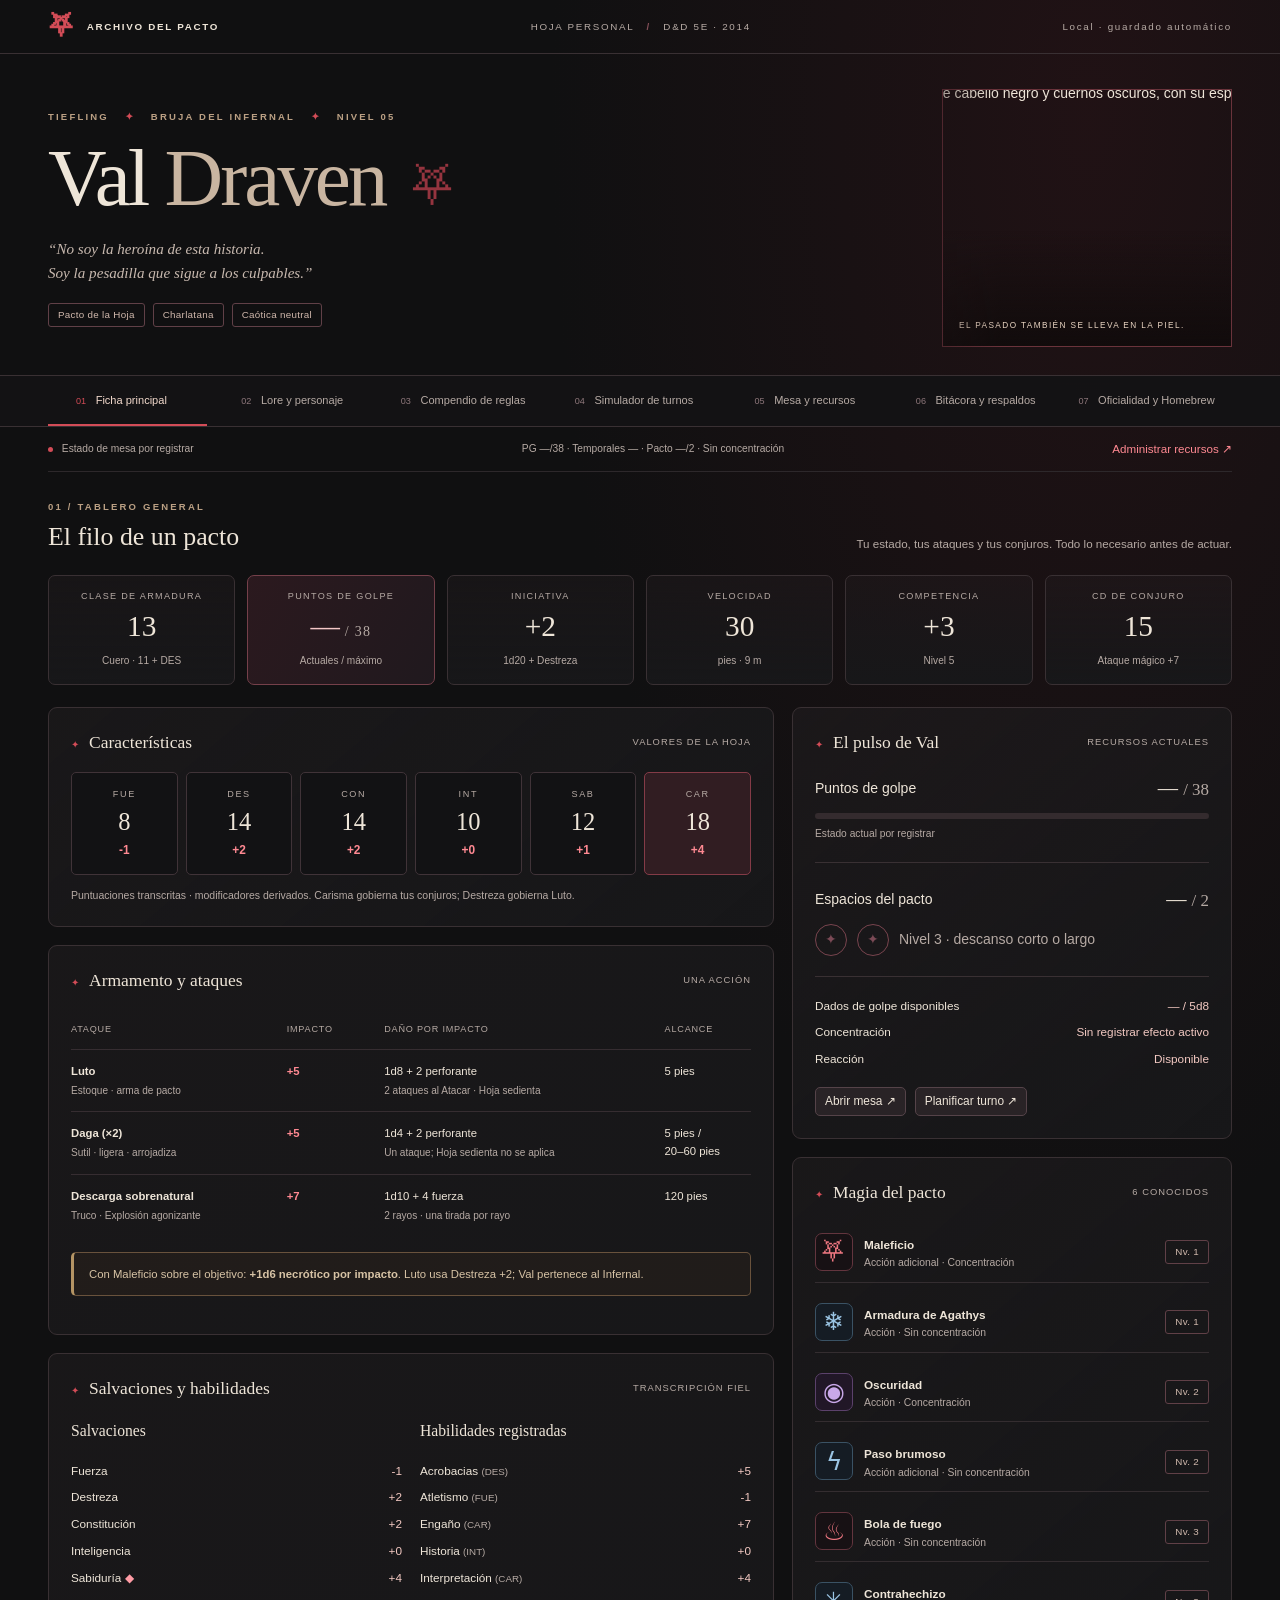
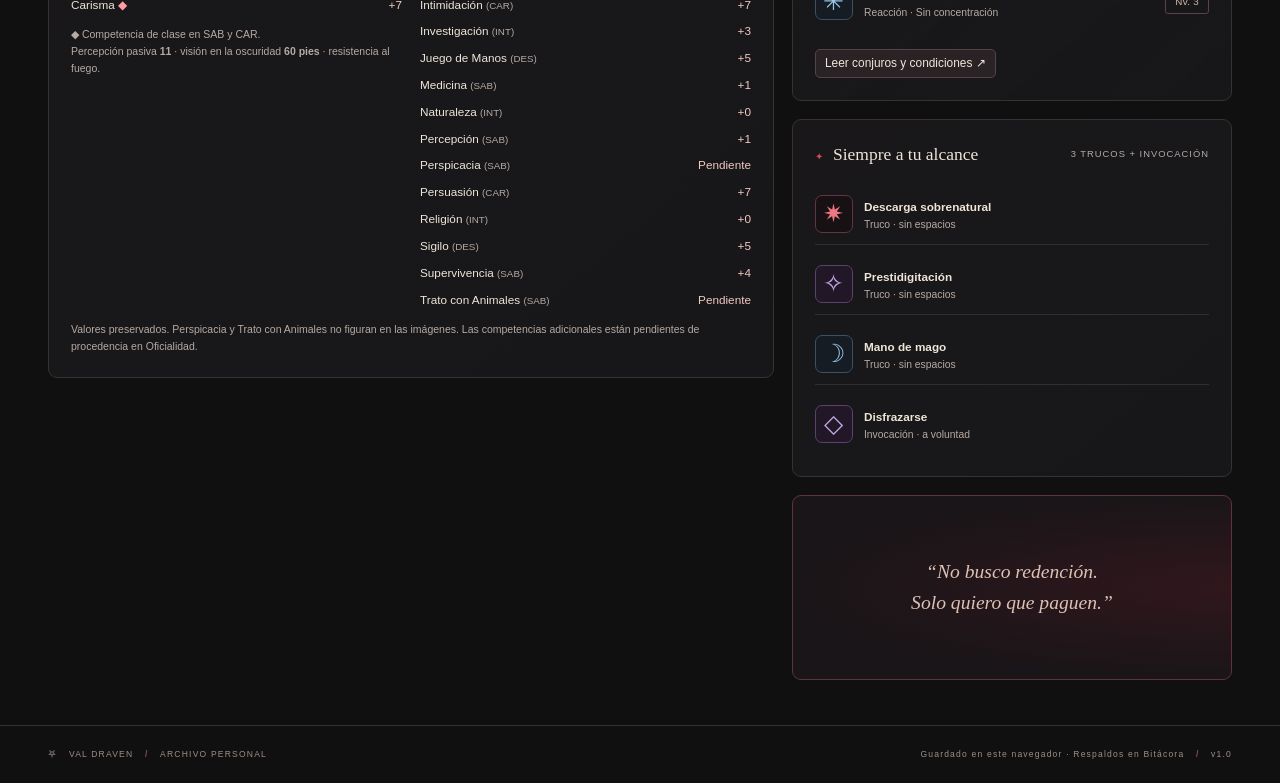
==== HojasDigitalesDeJuego/Personajes/PersonajesNvl5v1/HojaDeJuego_ValDraven/index.html @ 2694c300 "chore: initial OneShots repository" ====
<!doctype html>
<html lang="es">
<head>
  <meta charset="utf-8"><meta name="viewport" content="width=device-width,initial-scale=1">
  <meta name="theme-color" content="#101011"><meta name="description" content="Hoja de juego local de Val Draven, tiefling bruja del Infernal de nivel 5. D&D 5e 2014.">
  <title>Val Draven · Hoja de juego</title>
  <link rel="icon" href="assets/icono/sello.svg" type="image/svg+xml"><link rel="stylesheet" href="style.css">
  <script defer src="data.js"></script><script defer src="engine.js"></script><script defer src="app.js"></script>
</head>
<body>
<div class="topline"><a class="brand" href="#ficha"><span class="sigil">⛧</span> ARCHIVO DEL PACTO</a><span>HOJA PERSONAL <b> / </b> D&D 5E · 2014</span><span id="save-status" role="status">Local · sin conexión</span></div>
<header class="hero">
  <div class="hero-copy"><div class="eyebrow">TIEFLING <span>✦</span> BRUJA DEL INFERNAL <span>✦</span> NIVEL 05</div><h1>Val <em>Draven</em><span class="title-star" aria-hidden="true">⛧</span></h1><p class="hero-quote">“No soy la heroína de esta historia.<br>Soy la pesadilla que sigue a los culpables.”</p><div class="hero-tags"><span>Pacto de la Hoja</span><span>Charlatana</span><span>Caótica neutral</span></div></div>
  <figure class="portrait"><img src="assets/imagen/val-draven-referencia.png" alt="Val Draven, de cabello negro y cuernos oscuros, con su espada roja; imagen proporcionada"><figcaption>EL PASADO TAMBIÉN SE LLEVA EN LA PIEL.</figcaption></figure>
</header>
<nav class="tabs" role="tablist" aria-label="Secciones de la hoja">
  <button role="tab" id="tab-ficha" aria-controls="ficha" data-tab="ficha">01 <span>Ficha principal</span></button><button role="tab" id="tab-lore" aria-controls="lore" data-tab="lore">02 <span>Lore y personaje</span></button><button role="tab" id="tab-reglas" aria-controls="reglas" data-tab="reglas">03 <span>Compendio de reglas</span></button><button role="tab" id="tab-simulador" aria-controls="simulador" data-tab="simulador">04 <span>Simulador de turnos</span></button><button role="tab" id="tab-mesa" aria-controls="mesa" data-tab="mesa">05 <span>Mesa y recursos</span></button><button role="tab" id="tab-bitacora" aria-controls="bitacora" data-tab="bitacora">06 <span>Bitácora y respaldos</span></button><button role="tab" id="tab-oficialidad" aria-controls="oficialidad" data-tab="oficialidad">07 <span>Oficialidad y Homebrew</span></button>
</nav>
<div id="storage-warning" class="notice danger" hidden></div>
<main>
  <div class="session-strip"><span><i class="status-dot"></i> <span id="session-state">Estado de mesa por registrar</span></span><span id="mini-resources"></span><button class="text-button" data-go="mesa">Administrar recursos ↗</button></div>
  <section id="ficha" role="tabpanel" aria-labelledby="tab-ficha"></section>
  <section id="lore" role="tabpanel" aria-labelledby="tab-lore" hidden></section>
  <section id="reglas" role="tabpanel" aria-labelledby="tab-reglas" hidden></section>
  <section id="simulador" role="tabpanel" aria-labelledby="tab-simulador" hidden></section>
  <section id="mesa" role="tabpanel" aria-labelledby="tab-mesa" hidden></section>
  <section id="bitacora" role="tabpanel" aria-labelledby="tab-bitacora" hidden></section>
  <section id="oficialidad" role="tabpanel" aria-labelledby="tab-oficialidad" hidden></section>
</main>
<footer><span>⛧ &nbsp; VAL DRAVEN <b> / </b> ARCHIVO PERSONAL</span><span>Guardado en este navegador · Respaldos en Bitácora <b> / </b> v1.0</span></footer>
<div id="toast" role="status" aria-live="polite"></div>
<dialog id="confirm-dialog"><form method="dialog"><span class="eyebrow">CONFIRMAR CAMBIO</span><h2 id="dialog-title"></h2><p id="dialog-text"></p><div class="button-row"><button value="cancel">Cancelar</button><button class="primary" value="ok">Confirmar</button></div></form></dialog>
<noscript>Activa JavaScript para utilizar la hoja interactiva.</noscript>
</body></html>
---- HojasDigitalesDeJuego/Personajes/PersonajesNvl5v1/HojaDeJuego_ValDraven/style.css ----
@charset "UTF-8";
:root{color-scheme:dark;--bg:#101011;--panel:#19191b;--panel2:#201d1e;--line:#393033;--muted:#b6aaa4;--text:#eee5d8;--red:#d34c57;--bright:#ff8992;--gold:#bba084;--green:#99bb9c;--blue:#98bfd9;--radius:9px;font-family:Segoe UI,Arial,sans-serif;font-size:14px}
*{box-sizing:border-box}body{margin:0;background:radial-gradient(ellipse at 85% 5%,#3c151b60,transparent 35%),var(--bg);color:var(--text);line-height:1.6}button,input,textarea,select{font:inherit}button,a,input,textarea,select{touch-action:manipulation}button{cursor:pointer;border:1px solid #554349;border-radius:5px;background:#292326;color:var(--text);padding:8px 13px;transition:background .15s,border-color .15s}button:hover{background:#3b2b30;border-color:var(--red)}button:disabled{opacity:.45;cursor:not-allowed}button.primary{background:#99313e;border-color:#c24857;color:white}button.danger{border-color:#a73b48;color:#ff99a2}button.small{padding:4px 9px;font-size:.85rem}button.text-button{padding:0;border:0;background:none;color:var(--bright);font-size:.83rem}a{color:var(--bright);text-underline-offset:3px}a:hover{color:#fff}h1,h2,h3,h4,p,figure{margin:0}h1,h2,h3,h4{font-family:Georgia,'Times New Roman',serif;font-weight:400}h2{font-size:1.85rem;line-height:1.3}h3{font-size:1.25rem;line-height:1.4}h4{font-size:1.12rem}p+p{margin-top:12px}small,.muted{color:var(--muted)}.topline{height:54px;max-width:1440px;margin:auto;padding:0 48px;display:flex;align-items:center;justify-content:space-between;font-size:.7rem;letter-spacing:1.7px;color:var(--muted);border-bottom:1px solid var(--line)}.brand{text-decoration:none;color:var(--text);display:flex;align-items:center;gap:10px;font-weight:600}.sigil{font-size:27px;line-height:1;color:var(--red)}b{font-weight:600}.topline b,footer b{color:#86505a;margin:0 8px}.hero{max-width:1440px;margin:auto;min-height:307px;display:flex;position:relative;overflow:hidden;padding:35px 48px 28px;gap:30px;align-items:center}.hero-copy{flex:1;z-index:1}.eyebrow{letter-spacing:2.2px;font-size:.68rem;color:var(--gold);font-weight:600}.eyebrow span{color:var(--red);padding:0 11px}h1{font-size:5.8rem;letter-spacing:-3px;line-height:1.1;margin:10px 0 15px}h1 em{font-style:normal;color:#c9b5a1}.title-star{font-size:47px;display:inline-block;vertical-align:middle;color:#95343f;margin-left:25px}.hero-quote{font-family:Georgia,serif;font-style:italic;color:#c8b9af;font-size:1.08rem;line-height:1.55}.hero-tags{display:flex;gap:8px;margin-top:18px}.hero-tags span,.tag{display:inline-block;padding:3px 9px;border:1px solid #604047;border-radius:3px;font-size:.7rem;color:#d1b9ad;letter-spacing:.3px}.portrait{width:290px;height:258px;position:relative;overflow:hidden;border:1px solid #6a333b;flex-shrink:0;box-shadow:0 0 60px #a2162418;mask-image:linear-gradient(to left,#000 80%,#000a)}.portrait img{position:absolute;width:285%;max-width:none;top:-8px;left:-8px}.portrait:after{content:'';position:absolute;inset:0;background:linear-gradient(transparent 55%,#100b0be0);pointer-events:none}.portrait figcaption{position:absolute;z-index:1;bottom:14px;left:16px;right:12px;letter-spacing:1.4px;font-size:.59rem;color:#ead5c3}.tabs{position:sticky;top:0;z-index:10;display:flex;max-width:1440px;margin:0 auto;padding:0 48px;background:#141315f7;backdrop-filter:blur(12px);border-block:1px solid var(--line);overflow-x:auto;scrollbar-width:thin}.tabs button{background:none;border:0;border-radius:0;border-bottom:2px solid transparent;white-space:nowrap;color:#8e777b;font-size:.65rem;padding:16px 12px 14px;flex:1}.tabs button:first-child{padding-left:0}.tabs span{font-size:.79rem;color:#b6aaa4;margin-left:7px}.tabs button[aria-selected=true]{border-bottom-color:var(--red);color:var(--red)}.tabs button[aria-selected=true] span{color:#f2d9cc}.tabs button:hover{background:#331a2133}main{max-width:1440px;margin:auto;padding:0 48px 45px}.session-strip{display:flex;justify-content:space-between;align-items:center;gap:16px;padding:13px 0;border-bottom:1px solid #2d282b;font-size:.73rem;color:var(--muted);margin-bottom:27px}.status-dot{display:inline-block;width:5px;height:5px;background:var(--red);border-radius:50%;margin-right:6px}.page-heading{display:flex;justify-content:space-between;align-items:flex-end;margin-bottom:22px;gap:14px}.page-heading .eyebrow{margin-bottom:5px}.page-heading p{font-size:.83rem;color:var(--muted);max-width:520px}.grid{display:grid;gap:18px}.cols-2{grid-template-columns:1fr 1fr}.cols-3{grid-template-columns:repeat(3,1fr)}.main-grid{grid-template-columns:1.65fr 1fr}.card{border:1px solid var(--line);border-radius:var(--radius);background:linear-gradient(140deg,#201d1f90,#171719);padding:22px;min-width:0}.card-head{display:flex;align-items:center;justify-content:space-between;margin-bottom:18px;gap:10px}.card-head h3:before{content:'✦';color:var(--red);font-family:Georgia,serif;font-size:.7rem;margin-right:10px}.card-head small{font-size:.67rem;letter-spacing:1px;text-transform:uppercase}.stats{display:grid;grid-template-columns:repeat(6,1fr);gap:12px;margin-bottom:22px}.stat{border:1px solid var(--line);border-radius:7px;padding:13px 10px;text-align:center;background:linear-gradient(#241d2060,#171719)}.stat span{font-size:.65rem;letter-spacing:1.3px;color:var(--muted);display:block;text-transform:uppercase}.stat strong{font-size:2.1rem;font-weight:400;display:block;line-height:1.25;font-family:Georgia,serif;margin:4px 0}.stat small{font-size:.72rem}.stat.accent{border-color:#75404a;background:linear-gradient(120deg,#43212a88,#20191e)}.stat.accent strong{color:#f4c7c7}.abilities{display:grid;grid-template-columns:repeat(6,1fr);gap:8px}.ability{text-align:center;padding:14px 3px;border:1px solid #403338;border-radius:5px;background:#121214}.ability .abbr{font-size:.65rem;letter-spacing:1.6px;color:var(--muted)}.ability .score{font-size:1.75rem;font-family:Georgia,serif}.ability .mod{font-size:.85rem;color:var(--bright);font-weight:600}.ability:last-child{border-color:#843b47;background:#311d22}.space-top{margin-top:18px}.space-bottom{margin-bottom:18px}.resource-title{display:flex;justify-content:space-between;align-items:center;margin-bottom:8px}.resource-title strong{font-size:1.45rem;font-family:Georgia,serif;font-weight:400}.bar{height:6px;background:#342b2e;border-radius:8px;overflow:hidden}.bar>span{display:block;background:linear-gradient(90deg,#8c2f3f,#d95a65);height:100%;transition:width .2s}.bar.blue>span{background:#799ab6}.resource-sub{font-size:.73rem;color:var(--muted);margin-top:7px}.slot-dots{display:flex;gap:10px;align-items:center;margin-top:8px}.slot-dot{height:32px;width:32px;border:1px solid #78444e;border-radius:50%;display:grid;place-items:center;color:#7b4a56}.slot-dot.filled{background:#762b3d;color:#ffccd2;box-shadow:0 0 20px #b13c5422}.key-values{display:grid;grid-template-columns:1fr auto;gap:8px 16px;font-size:.84rem}.key-values>span:nth-child(2n){text-align:right;color:#f3c9c2}.table-wrap{overflow:auto}table{width:100%;border-collapse:collapse;text-align:left;font-size:.81rem}th{color:var(--muted);font-weight:400;letter-spacing:.8px;font-size:.65rem;text-transform:uppercase}td,th{padding:12px 10px;border-bottom:1px solid #362d31;vertical-align:top}td:first-child,th:first-child{padding-left:0}td:last-child,th:last-child{padding-right:0}tr:last-child td{border-bottom:0}.attack-bonus{color:var(--bright);font-weight:600;white-space:nowrap}.sub{display:block;color:var(--muted);font-size:.72rem;margin-top:3px}.notice{border:1px solid #69523c;border-left:3px solid #b49464;background:#32271b60;border-radius:5px;padding:12px 15px;color:#d7c3a5;font-size:.81rem;margin:16px 0}.notice.danger{border-color:#a94351;background:#3a2026;color:#f0b7be}.notice.good{border-color:#53785b;background:#1d3022;color:#b6d9bb}.notice p+p{margin-top:8px}.spell-list{display:grid;gap:10px}.spell-row{display:flex;gap:11px;padding:10px 0;border-bottom:1px solid #342d30}.spell-row:last-child{border:0}.spell-icon{flex-shrink:0;display:grid;place-items:center;width:38px;height:38px;background:#171114;border:1px solid #63353e;border-radius:7px;color:#ee7781;font:25px Georgia,serif}.spell-icon.blue{color:#9bc5e4;border-color:#3a5264;background:#151c24}.spell-icon.purple{color:#c9a8e9;border-color:#5b416b;background:#211727}.spell-row strong{font-size:.84rem;font-weight:600}.spell-row p{color:var(--muted);font-size:.74rem}.spell-row .tag{margin-left:auto;align-self:center}.quote-card{border:1px solid #60323b;display:flex;min-height:185px;background:radial-gradient(ellipse at right,#6c1c2944,transparent 70%),#1a1518;align-items:center;justify-content:center;text-align:center;padding:28px;border-radius:var(--radius)}blockquote{font:italic 1.4rem/1.6 Georgia,serif;color:#dec0b5;margin:0;max-width:600px}.lore-lines{display:grid;gap:20px}.lore-lines h4{color:#d3b39b;margin-bottom:5px}.lore-lines p{font-size:.89rem;color:#c5b9b3}label{display:block;color:#c7b9b0;font-size:.8rem;margin-bottom:13px}input,select,textarea{display:block;width:100%;color:var(--text);background:#121214;border:1px solid #544249;border-radius:5px;padding:9px 11px;margin-top:6px;min-height:39px}input:focus,textarea:focus,select:focus{outline:1px solid var(--red);outline-offset:1px}textarea{resize:vertical;min-height:115px;line-height:1.65}input[type=checkbox]{display:inline-block;min-height:0;width:auto;margin:0 8px 0 0;accent-color:#b34253}.check{display:flex;align-items:flex-start;gap:0;margin-bottom:11px;line-height:1.5}.check input{margin-top:4px;flex-shrink:0}.form-grid{display:grid;grid-template-columns:1fr 1fr;gap:0 16px}.form-grid .full{grid-column:1/-1}.button-row{display:flex;gap:9px;flex-wrap:wrap;align-items:center}.input-row{display:flex;gap:10px;align-items:end}.input-row label{flex:1;margin:0}.input-row button{margin-bottom:0}.search{max-width:420px;margin:0}.accordion{border:1px solid var(--line);background:#191719;border-radius:7px;overflow:hidden}.accordion+.accordion{margin-top:10px}summary{cursor:pointer;padding:15px 18px;font-family:Georgia,serif;font-size:1.13rem;list-style:none;display:flex;justify-content:space-between;align-items:center;gap:10px}summary::-webkit-details-marker{display:none}summary:after{content:'+';font:22px Georgia,serif;color:var(--red)}details[open]>summary:after{content:'−'}details[open]>summary{border-bottom:1px solid #3b3035}.detail-body{padding:17px 20px;font-size:.86rem;color:#d0c4bb}.detail-body p{margin-bottom:9px}.detail-body .meta{display:flex;gap:8px;flex-wrap:wrap;margin-bottom:14px}.rule-search{margin-bottom:18px;max-width:none}.spells-grid{display:grid;grid-template-columns:1fr 1fr;gap:12px}.spells-grid>.accordion{margin:0}.preset-row{display:flex;gap:10px;flex-wrap:wrap;margin-bottom:22px}.preset{padding:12px 16px;border-color:#5b3540;text-align:left;background:linear-gradient(125deg,#40212a,#21191e)}.preset strong{display:block;font:1rem Georgia,serif}.preset small{display:block;margin-top:3px;font-size:.69rem}.sim-grid{display:grid;grid-template-columns:1.2fr 1fr;gap:20px;align-items:start}.sim-result{position:sticky;top:74px}.result-number{font:3.3rem/1 Georgia,serif;color:#e8bdba;margin:15px 0 5px}.result-label{font-size:.72rem;color:var(--muted)}.result-list{padding:0;list-style:none;font-size:.86rem}.result-list li{padding:9px 0;border-bottom:1px solid #403238}.result-list li:last-child{border:0}.danger-text{color:#ff9ca5}.good-text{color:var(--green)}.warning-text{color:#d5b280}.pill{padding:3px 8px;border:1px solid #61434a;border-radius:30px;font-size:.66rem;letter-spacing:.4px;color:#d4afb4}.pill.green{border-color:#53755b;color:#b0d1b6}.pill.gold{border-color:#796440;color:#e0c08b}.conditions{display:flex;gap:8px;flex-wrap:wrap}.condition{display:inline-flex;border:1px solid #49363e;padding:5px 8px;border-radius:4px;background:#211b1f;font-size:.75rem;margin:0}.condition input{margin-top:4px}.conditions .condition:has(input:checked){border-color:var(--red);color:#f3aeb8;background:#46232e}.condition-summary{font-size:.8rem;color:#bcb0aa;margin-top:14px}.inventory-item{display:grid;grid-template-columns:45px 1fr 75px;gap:14px;padding:16px 0;border-bottom:1px solid #3b2e34;align-items:start}.inventory-item:last-child{border:0}.inventory-item img{width:44px;height:44px}.inventory-item input,.inventory-item textarea,.inventory-item select{font-size:.78rem;margin:3px 0 8px;padding:7px 8px;min-height:32px}.inventory-item textarea{min-height:60px}.inventory-item label{margin:0}.inventory-item .delete{margin-top:8px}.library{display:grid;grid-template-columns:repeat(4,1fr);gap:12px}.library figure{text-align:center;padding:16px 5px;border:1px solid #443039;border-radius:6px;background:#151316}.library img{width:48px;height:48px}.library figcaption{font-size:.7rem;color:var(--muted);margin-top:7px}.entry{position:relative;border-left:2px solid #8e3d4e;margin:0 0 18px;padding:3px 0 6px 20px}.entry h3{margin:5px 0 10px}.entry .entry-text{white-space:pre-wrap;font-size:.86rem;color:#d1c2b7;overflow-wrap:anywhere}.entry .entry-meta{font-size:.69rem;letter-spacing:1px;color:#b49a87}.entry .delete{margin-top:12px}.empty{padding:35px 15px;border:1px dashed #58414a;text-align:center;border-radius:6px;color:var(--muted);font-size:.84rem}.sources{font-size:.81rem;line-height:1.8}.sources a{overflow-wrap:anywhere}.reference-grid{display:grid;grid-template-columns:1fr 1fr;gap:15px}.reference-grid img{max-width:100%;display:block;border-radius:4px;border:1px solid #53413c}.reference-grid figcaption{font-size:.75rem;color:var(--muted);margin-top:8px}footer{max-width:1440px;margin:auto;border-top:1px solid var(--line);padding:22px 48px;display:flex;justify-content:space-between;gap:12px;color:#9f8d86;font-size:.61rem;letter-spacing:1.2px}#toast{position:fixed;z-index:40;bottom:24px;left:50%;transform:translateX(-50%);background:#eadbcd;color:#241b1c;padding:10px 20px;border-radius:6px;box-shadow:0 4px 25px #0008;max-width:90vw;font-size:.84rem;opacity:0;pointer-events:none;transition:opacity .15s}#toast.visible{opacity:1}dialog{color:var(--text);background:#201b20;border:1px solid #8a4e59;border-radius:10px;padding:28px;max-width:500px;width:calc(100% - 32px)}dialog::backdrop{background:#08050ac9}dialog h2{margin:12px 0}dialog p{font-size:.9rem;color:#d0bdb5;white-space:pre-line;margin-bottom:25px}.sr-only{position:absolute;width:1px;height:1px;padding:0;overflow:hidden;clip:rect(0,0,0,0);white-space:nowrap;border:0}[hidden]{display:none!important}*:focus-visible{outline:2px solid var(--bright);outline-offset:3px}.note-saved{color:var(--green);font-size:.72rem}.death-controls{display:flex;gap:10px}.death-controls label{flex:1}.thin-rule{border:0;border-top:1px solid var(--line);margin:20px 0}.audit-table{min-width:650px}.file-input{padding:9px;max-width:100%}.mini-note{font-size:.75rem;color:var(--muted);margin-top:12px}.no-results{color:var(--muted);padding:20px}.sim-actions{border-top:1px solid var(--line);padding-top:16px;margin-top:12px}
.grid{align-content:start}.main-grid{align-items:start}.portrait img{width:450%;left:-100px;top:-8px}
@media(min-width:1450px){body{padding-top:12px}.hero{min-height:330px}.portrait{width:310px;height:275px}}
@media(max-width:1100px){.topline,.hero,main,footer{padding-left:26px;padding-right:26px}.tabs{padding:0 26px}.tabs button{padding-left:10px;padding-right:10px}.tabs span{font-size:.73rem}.main-grid{grid-template-columns:1.35fr 1fr}.stats{gap:8px}.stat strong{font-size:1.8rem}.portrait{width:240px;height:250px}h1{font-size:5rem}.library{grid-template-columns:repeat(4,1fr)}}
@media(max-width:800px){.topline>span:nth-child(2){display:none}.hero{padding-top:26px;padding-bottom:26px;min-height:285px}.portrait{width:200px;height:230px}.hero h1{font-size:3.7rem}.title-star{display:none}.eyebrow{font-size:.59rem;letter-spacing:1.3px}.hero-quote{font-size:.98rem}.hero-tags{flex-wrap:wrap}.tabs button{flex:none;padding:13px 14px}.tabs button:first-child{padding-left:0}.main-grid,.sim-grid{grid-template-columns:1fr}.sim-result{position:static}.cols-3{grid-template-columns:1fr}.session-strip{flex-wrap:wrap;gap:7px}.session-strip>span:first-child{flex-basis:100%}.page-heading{align-items:flex-start;flex-direction:column}.cols-2{grid-template-columns:1fr}.stats{grid-template-columns:repeat(3,1fr)}.spells-grid{grid-template-columns:1fr}.card{padding:19px}.page-heading p{max-width:none}.reference-grid{grid-template-columns:1fr}footer{flex-direction:column}.abilities{gap:6px}.ability .score{font-size:1.6rem}}
@media(max-width:500px){.topline{padding:0 18px;font-size:.6rem;letter-spacing:1px}.hero{padding:25px 18px;min-height:265px;gap:0}.hero-copy{max-width:74%}.hero h1{font-size:3.25rem;letter-spacing:-2px}.hero .eyebrow{line-height:1.8;max-width:235px}.eyebrow span{padding:0 3px}.portrait{position:absolute;width:170px;height:237px;right:-30px;top:15px;opacity:.48;mask-image:linear-gradient(to left,#000,transparent 94%);pointer-events:none}.portrait figcaption{display:none}.hero-quote{font-size:.9rem}.hero-tags{max-width:300px;gap:5px}.hero-tags span{font-size:.61rem;padding:2px 6px}main{padding:0 16px 30px}.tabs{padding:0 16px}.session-strip{font-size:.7rem;margin-bottom:22px}.stats{gap:7px}.stat{padding:11px 5px}.stat strong{font-size:1.7rem}.stat span{font-size:.61rem}.stat small{font-size:.64rem}.card{padding:16px}.abilities{grid-template-columns:repeat(3,1fr)}.ability{padding:10px}.form-grid{gap:0 10px}.preset-row{gap:8px}.preset{padding:9px 10px;flex:1;min-width:135px}.preset strong{font-size:.9rem}.library{grid-template-columns:repeat(2,1fr)}.inventory-item{grid-template-columns:35px 1fr 58px;gap:8px}.inventory-item img{width:33px;height:33px}h2{font-size:1.6rem}.card-head{align-items:flex-start}.card-head small{font-size:.59rem}.session-strip .text-button{margin-left:auto}.input-row{flex-wrap:wrap}.input-row label{min-width:100px}.title-star{display:none}}
@media(max-width:500px){.portrait img{width:650%;left:-75px;top:0}}
@media(prefers-reduced-motion:reduce){*{transition:none!important;scroll-behavior:auto!important}}
@media print{.topline,.tabs,.session-strip,footer,button,#toast{display:none}.hero{min-height:0}.portrait{display:none}body{background:white;color:black}.card{break-inside:avoid;background:white;border-color:#aaa}.muted,small{color:#555}section[hidden]{display:none!important}main{padding:0}.stat{background:white}input,textarea,select{color:black;background:white}a{color:black}}

/* Responsive de sesión: mantiene la identidad del pacto y la composición de escritorio. */
@media screen {
  main,.grid>*,.sim-grid>*,.form-grid>*,.inventory-item>*,.input-row>*,.hero-copy{min-width:0}
  body{overflow-wrap:anywhere}
  .tabs,.table-wrap{min-width:0;max-width:100%}
  .tabs{scroll-padding-inline:6px}.tabs button{flex-shrink:0}
  dialog{max-height:calc(100dvh - 32px);overflow-y:auto;overflow-wrap:anywhere}
}
@media screen and (max-width:1100px){
  button,summary{min-height:44px;min-width:44px}
  button{max-width:100%;white-space:normal;overflow-wrap:anywhere}
  .tabs button{white-space:nowrap}
  input:not([type=checkbox]):not([type=hidden]),select,textarea,.inventory-item input,.inventory-item select,.inventory-item textarea{font-size:16px;min-height:44px;max-width:100%;min-width:0}
  .check,.condition{min-height:44px;align-items:center}
  input[type=checkbox]{width:20px;height:20px;flex-shrink:0}
  .table-wrap table{min-width:480px}
  .card-head{flex-wrap:wrap}
  .key-values{grid-template-columns:minmax(0,1fr) minmax(0,1fr)}
  .resource-title{flex-wrap:wrap;gap:8px}
  .topline{height:auto;min-height:54px;flex-wrap:wrap;gap:8px;padding-block:10px}
  button:active{filter:brightness(1.2)}
}
@media screen and (max-width:600px){
  .form-grid{grid-template-columns:minmax(0,1fr)}
  .inventory-item{grid-template-columns:minmax(0,1fr);gap:10px}
  .inventory-item .delete{justify-self:start}
  .hero-copy{max-width:100%}
  .hero h1{font-size:clamp(2.7rem,10.5vw,3.7rem)}
  .hero-quote{max-width:85%}
  .portrait{right:0;opacity:.3}
  .spell-row{flex-wrap:wrap}.spell-row>div{min-width:0;flex:1}
  .key-values{gap:8px 10px}
  .death-controls{flex-wrap:wrap}.death-controls label{min-width:110px}
  .input-row label{flex-basis:100%}
}
@media screen and (max-width:600px){
  label,.check,.condition{font-size:14px}
  .mini-note,.sub,.spell-row p,.lore-lines p,.detail-body,.result-list{font-size:13px}
  .stat span,.stat small{font-size:12px;letter-spacing:.6px}
}
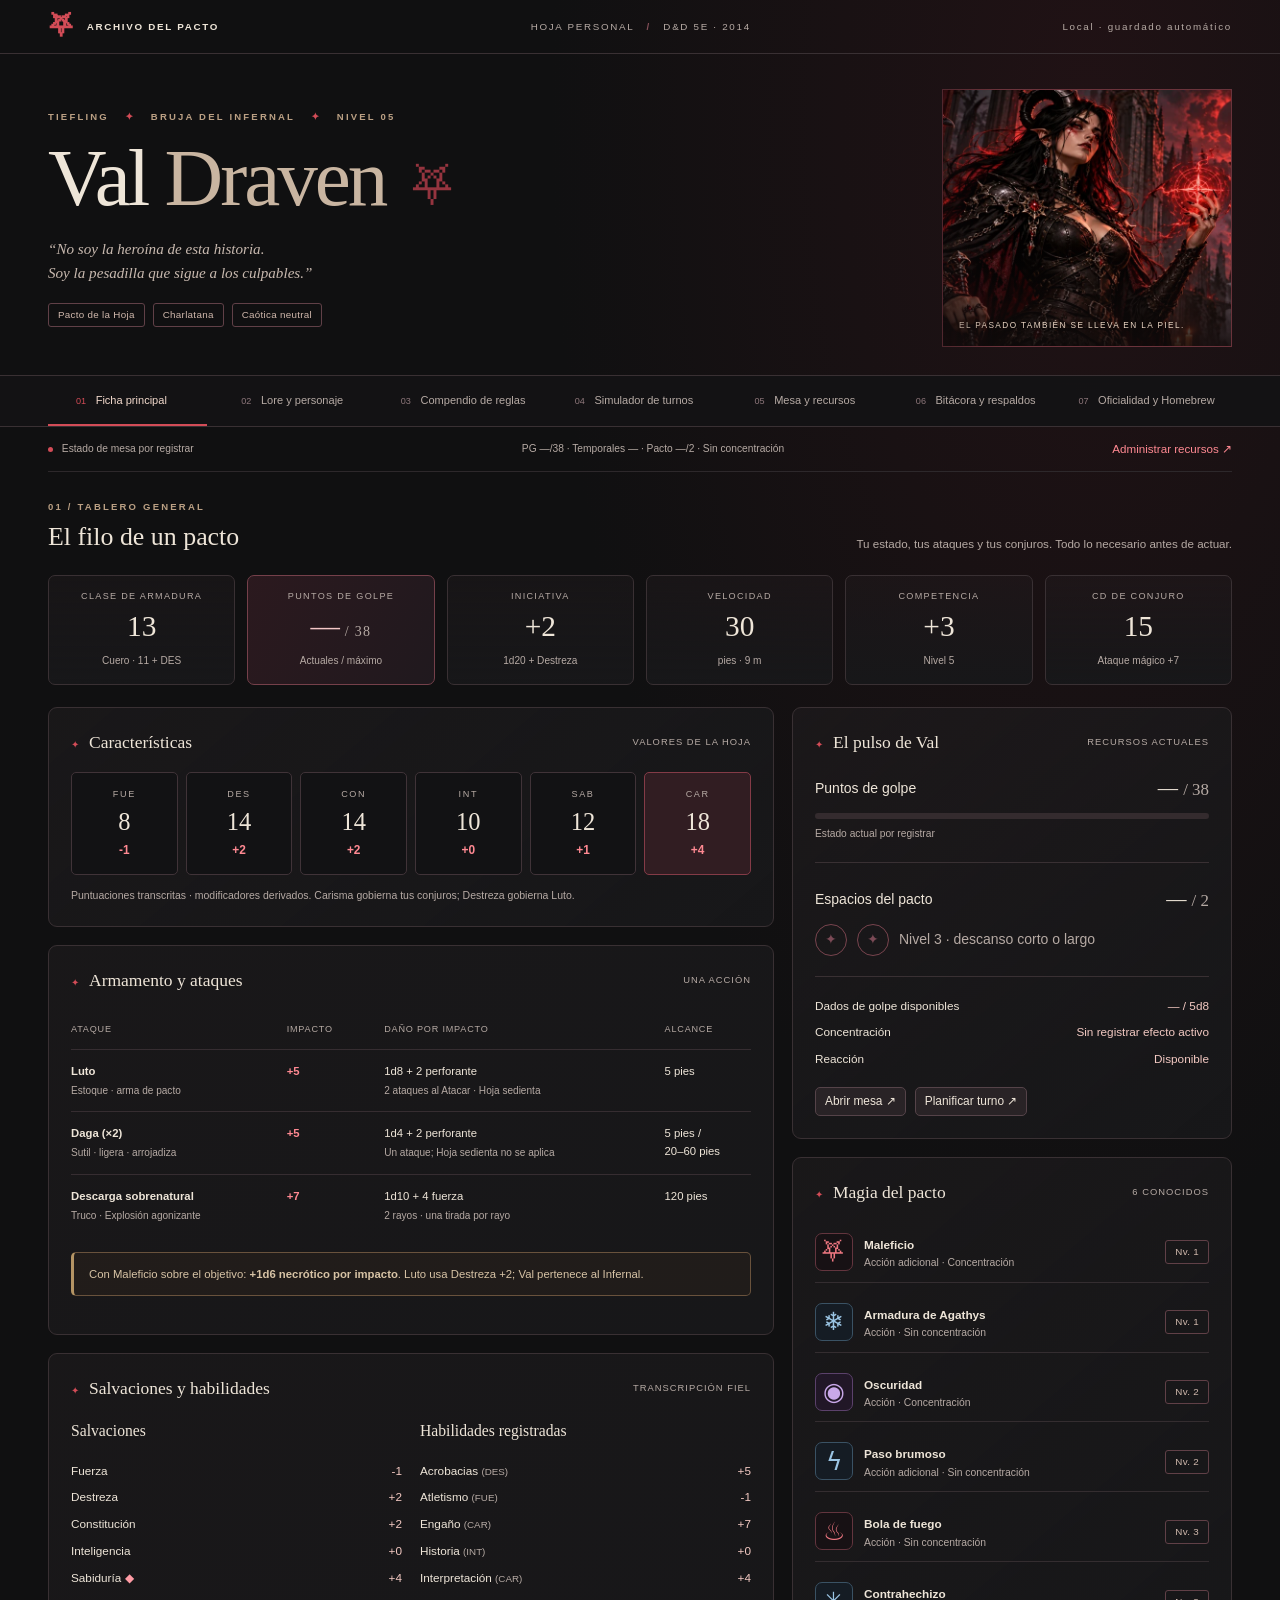
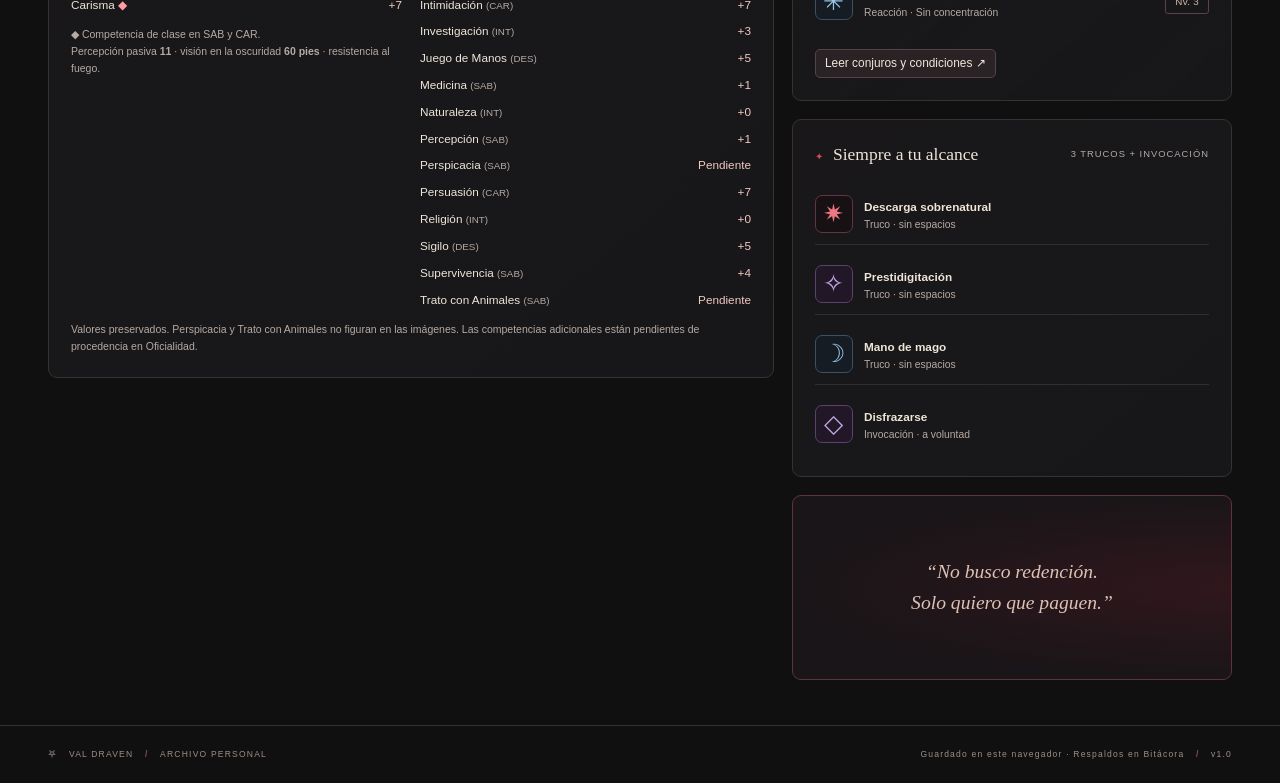
==== commit b12555d4: "feat: integrate character selector and LAN launcher" ====
--- a/HojasDigitalesDeJuego/Personajes/PersonajesNvl5v1/HojaDeJuego_ValDraven/index.html
+++ b/HojasDigitalesDeJuego/Personajes/PersonajesNvl5v1/HojaDeJuego_ValDraven/index.html
@@ -11,7 +11,7 @@
 <div class="topline"><a class="brand" href="#ficha"><span class="sigil">⛧</span> ARCHIVO DEL PACTO</a><span>HOJA PERSONAL <b> / </b> D&D 5E · 2014</span><span id="save-status" role="status">Local · sin conexión</span></div>
 <header class="hero">
   <div class="hero-copy"><div class="eyebrow">TIEFLING <span>✦</span> BRUJA DEL INFERNAL <span>✦</span> NIVEL 05</div><h1>Val <em>Draven</em><span class="title-star" aria-hidden="true">⛧</span></h1><p class="hero-quote">“No soy la heroína de esta historia.<br>Soy la pesadilla que sigue a los culpables.”</p><div class="hero-tags"><span>Pacto de la Hoja</span><span>Charlatana</span><span>Caótica neutral</span></div></div>
-  <figure class="portrait"><img src="assets/imagen/val-draven-referencia.png" alt="Val Draven, de cabello negro y cuernos oscuros, con su espada roja; imagen proporcionada"><figcaption>EL PASADO TAMBIÉN SE LLEVA EN LA PIEL.</figcaption></figure>
+  <figure class="portrait artwork-portrait"><img width="900" height="900" fetchpriority="high" src="assets/imagen/ValDravenAvatar.webp" alt="Val Draven, de cabello negro y cuernos oscuros, con su espada roja; imagen proporcionada"><figcaption>EL PASADO TAMBIÉN SE LLEVA EN LA PIEL.</figcaption></figure>
 </header>
 <nav class="tabs" role="tablist" aria-label="Secciones de la hoja">
   <button role="tab" id="tab-ficha" aria-controls="ficha" data-tab="ficha">01 <span>Ficha principal</span></button><button role="tab" id="tab-lore" aria-controls="lore" data-tab="lore">02 <span>Lore y personaje</span></button><button role="tab" id="tab-reglas" aria-controls="reglas" data-tab="reglas">03 <span>Compendio de reglas</span></button><button role="tab" id="tab-simulador" aria-controls="simulador" data-tab="simulador">04 <span>Simulador de turnos</span></button><button role="tab" id="tab-mesa" aria-controls="mesa" data-tab="mesa">05 <span>Mesa y recursos</span></button><button role="tab" id="tab-bitacora" aria-controls="bitacora" data-tab="bitacora">06 <span>Bitácora y respaldos</span></button><button role="tab" id="tab-oficialidad" aria-controls="oficialidad" data-tab="oficialidad">07 <span>Oficialidad y Homebrew</span></button>
--- a/HojasDigitalesDeJuego/Personajes/PersonajesNvl5v1/HojaDeJuego_ValDraven/style.css
+++ b/HojasDigitalesDeJuego/Personajes/PersonajesNvl5v1/HojaDeJuego_ValDraven/style.css
@@ -50,3 +50,8 @@
   .mini-note,.sub,.spell-row p,.lore-lines p,.detail-body,.result-list{font-size:13px}
   .stat span,.stat small{font-size:12px;letter-spacing:.6px}
 }
+
+/* Ilustraciones proporcionadas: sin cambios de identidad ni mecánicas. */
+.portrait.artwork-portrait img{position:static;width:100%;height:100%;max-width:100%;object-fit:cover;object-position:center 24%}.lore-illustration{display:block;width:100%;height:auto;max-height:440px;object-fit:contain;border-radius:7px;margin-bottom:20px}
+.portrait.artwork-portrait img{transform:scale(1.5);transform-origin:50% 20%}
+.portrait.artwork-portrait img{transform-origin:50% 0}
